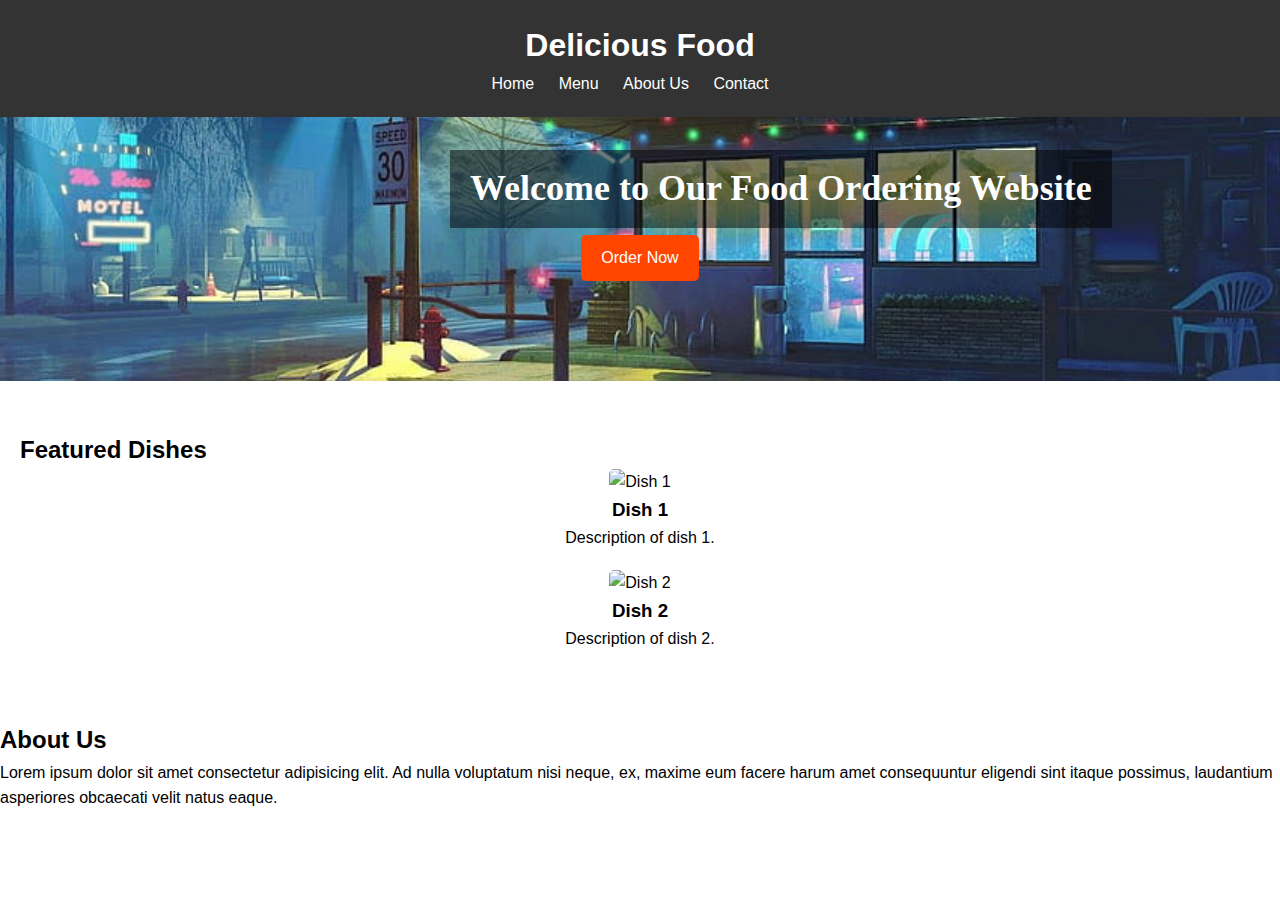
==== home.html @ 15059b1d "front page" ====
<!DOCTYPE html>
<html lang="en">
  <head>
    <meta charset="UTF-8" />
    <meta name="viewport" content="width=device-width, initial-scale=1.0" />
    <title>Food Ordering Website</title>
    <link rel="stylesheet" href="home.css" />
  </head>
  <body>
    <div class="empty-space" id="top"></div>

    <header1>
      <h1>Delicious Food</h1>
      <nav>
        <ul>
          <li><a href="#top">Home</a></li>
          <li><a href="#">Menu</a></li>
          <li><a href="#about">About Us</a></li>
          <li><a href="#">Contact</a></li>
        </ul>
      </nav>
    </header1>
    <section class="hero">
      <div>
        <h2 class="top-left">Welcome to Our Food Ordering Website</h2>
      </div>
      <a href="#" class="btn">Order Now</a>
    </section>
    <section class="featured-dishes">
      <h2>Featured Dishes</h2>
      <div class="dish">
        <img src="dish1.jpg" alt="Dish 1" />
        <h3>Dish 1</h3>
        <p>Description of dish 1.</p>
      </div>
      <div class="dish">
        <img src="dish2.jpg" alt="Dish 2" />
        <h3>Dish 2</h3>
        <p>Description of dish 2.</p>
      </div>
    </section>
    <section id="about">
      <h2>About Us</h2>
      <p>
        Lorem ipsum dolor sit amet consectetur adipisicing elit. Ad nulla
        voluptatum nisi neque, ex, maxime eum facere harum amet consequuntur
        eligendi sint itaque possimus, laudantium asperiores obcaecati velit
        natus eaque.
      </p>
    </section>
  </body>
</html>
---- home.css ----
/* Reset CSS */
* {
  margin: 0;
  padding: 0;
  box-sizing: border-box;
}

/* Basic Styles */
body {
  font-family: Arial, sans-serif;
  line-height: 1.6;
  padding-bottom: 100px;
  padding-top: 0px;
}

header h1 {
  margin-bottom: 10px;
}

nav ul {
  list-style-type: none;
}

nav ul li {
  display: inline;
  margin-right: 20px;
}

nav ul li a {
  color: #fff;
  text-decoration: none;
}

.hero {
  background: url("hehe1.jpg") center/cover no-repeat;
  color: #fff;
  text-align: center;
  padding: 100px 20px;
}

.hero h2 {
  font-size: 36px;
  margin-bottom: 20px;
}

.btn {
  display: inline-block;
  background: #ff4500;
  color: #fff;
  padding: 10px 20px;
  margin-top: 20px;
  text-decoration: none;
  border-radius: 5px;
  transition: background 0.3s ease;
}

.btn:hover {
  background: #ff6347;
}

.featured-dishes {
  padding: 50px 20px;
}

.dish {
  text-align: center;
  margin-bottom: 20px;
}

.dish img {
  width: 100%;
  max-width: 300px;
  border-radius: 5px;
}

.container1 {
  position: relative;
  width: 300%;
  max-width: 1430px;
}

.top-left {
  position: absolute;
  font-family: ROBOTO;
  top: 150px;
  left: 450px;
  color: white;
  font-size: 24px;
  text-align: center;
  background-color: rgba(0, 0, 0, 0.5);
  padding: 10px 20px;
}
.top-right {
  position: absolute;
  font-family: ROBOTO;
  top: 200px;
  right: 450px;
  color: white;
  font-size: 24px;
  text-align: center;
  background-color: rgba(0, 0, 0, 0.5);
  padding: 10px 20px;
}
header {
  background: #333;
  color: #fff;
  padding: 20px;
  text-align: center;
}

header1 {
  background: #333;
  color: #fff;
  text-align: center;
  padding: 20px;
  position: fixed;
  top: 0;
  width: 100%;
  z-index: 9999;
}

main {
  margin-top: 060px;
}

html {
  scroll-behavior: smooth;
}

#topNav {
  position: fixed;
  top: 0;
  left: 0;
  width: 100%;
  transition: transform 0.3s ease;
  z-index: 9999;
}

.hide-nav {
  transform: translateY(-100%);
}
.empty-space {
  height: 115px;
  width: 100%;
  display: block;
}
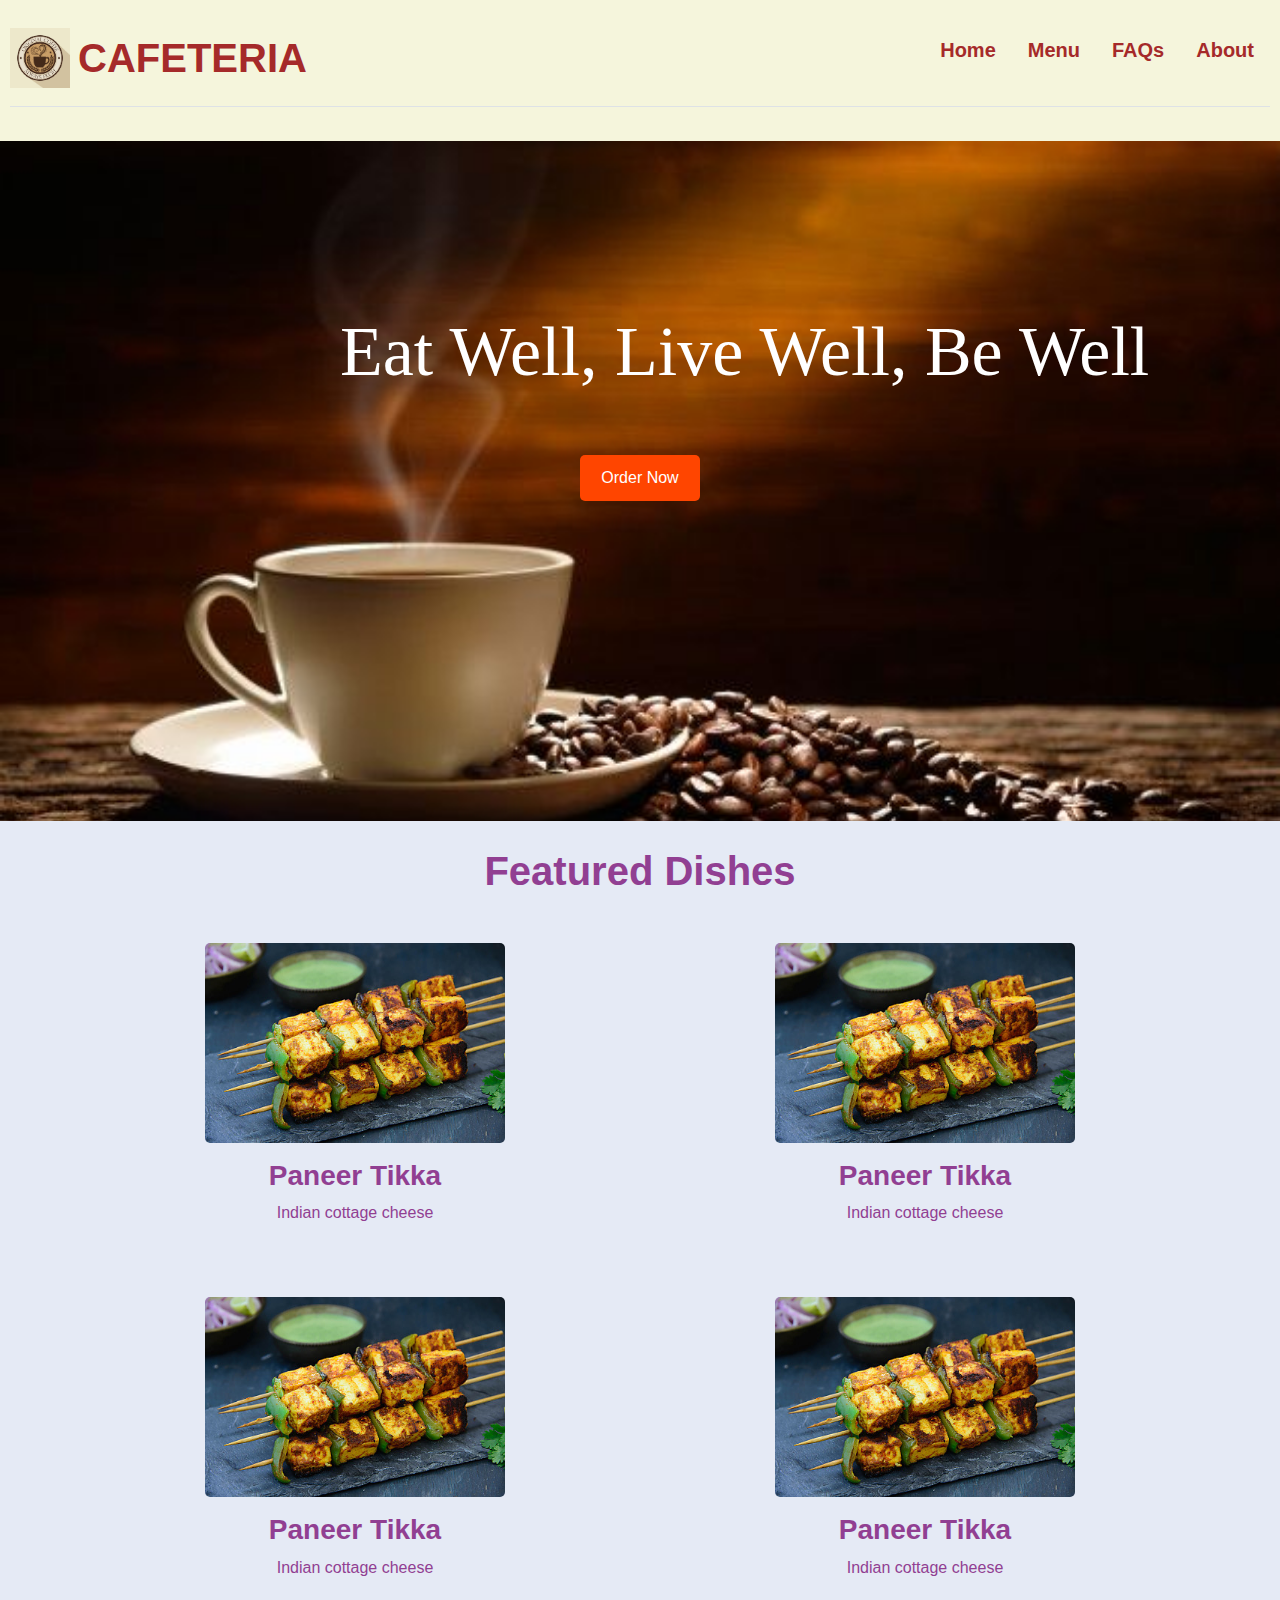
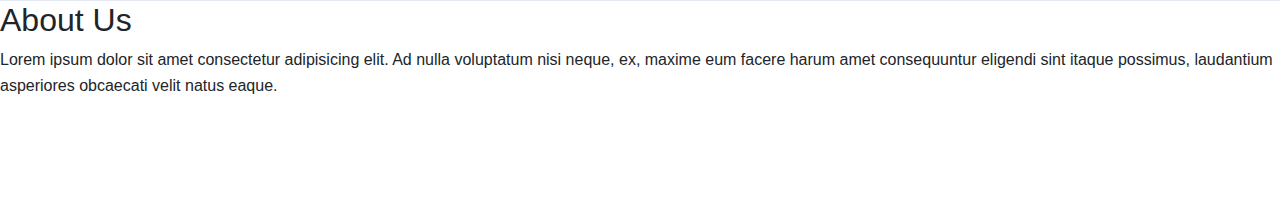
==== commit c53763f8: "changes" ====
--- a/home.html
+++ b/home.html
@@ -1,44 +1,110 @@
 <!DOCTYPE html>
 <html lang="en">
-  <head>
-    <meta charset="UTF-8" />
-    <meta name="viewport" content="width=device-width, initial-scale=1.0" />
-    <title>Food Ordering Website</title>
-    <link rel="stylesheet" href="home.css" />
-  </head>
-  <body>
-    <div class="empty-space" id="top"></div>
 
-    <header1>
-      <h1>Delicious Food</h1>
-      <nav>
-        <ul>
-          <li><a href="#top">Home</a></li>
-          <li><a href="#">Menu</a></li>
-          <li><a href="#about">About Us</a></li>
-          <li><a href="#">Contact</a></li>
-        </ul>
-      </nav>
-    </header1>
+<head>
+  <meta charset="UTF-8" />
+  <meta name="viewport" content="width=device-width, initial-scale=1.0" />
+  <title>Food Ordering Website</title>
+  <link href="https://cdn.jsdelivr.net/npm/bootstrap@5.3.3/dist/css/bootstrap.min.css" rel="stylesheet"
+    integrity="sha384-QWTKZyjpPEjISv5WaRU9OFeRpok6YctnYmDr5pNlyT2bRjXh0JMhjY6hW+ALEwIH" crossorigin="anonymous">
+  <link rel="stylesheet" href="home.css" />
+</head>
+
+<body>
+  <section class="empty-space"></section>
+  <div id="top">
+
+    <div>
+      <header1>
+        <div>
+          <header class="d-flex flex-wrap justify-content-center py-3 mb-4 border-bottom">
+            <a href="/" class="d-flex align-items-center mb-3 mb-md-0 me-md-auto text-decoration-none">
+              <img src="54438.jpg" alt="Bootstrap" width="60" height="60" class="me-2">
+              <b><span class="fs-1 nav-link">CAFETERIA</span></b>
+            </a>
+
+
+            <ul class="nav nav-pills" style="font-size: 20px">
+              <b>
+                <li class="nav-item"><a href="#top" class="nav-link " aria-current="page">Home</a></li>
+              </b>
+              <b>
+                <li class="nav-item"><a href="#" class="nav-link">Menu</a></li>
+              </b>
+              <b>
+                <li class="nav-item"><a href="#" class="nav-link">FAQs</a></li>
+              </b>
+              <b>
+                <li class="nav-item"><a href="#about" class="nav-link">About</a></li>
+              </b>
+            </ul>
+          </header>
+        </div>
+      </header1>
+    </div>
+
     <section class="hero">
+
       <div>
-        <h2 class="top-left">Welcome to Our Food Ordering Website</h2>
+        <h2 class="top-left" style="color: rgb(255, 255, 255); font-size: 70px;text-align: center">Eat Well, Live Well,
+          Be Well</h2>
       </div>
-      <a href="#" class="btn">Order Now</a>
+      <center>
+        <a href="#" class="btn">Order Now</a>
     </section>
-    <section class="featured-dishes">
-      <h2>Featured Dishes</h2>
-      <div class="dish">
-        <img src="dish1.jpg" alt="Dish 1" />
-        <h3>Dish 1</h3>
-        <p>Description of dish 1.</p>
+    </section>
+
+
+    <section class="featured-dishes body2">
+      <center>
+        <br>
+        <h1 class="mb-5"><b>Featured Dishes</b></h1>
+      </center>
+      <div class="container">
+        <div class="row">
+          <div class="col-6 ">
+            <div class="dish">
+              <img src="dish1.jpeg" alt="Dish 1" />
+              <h3 class="mt-3"><b>Paneer Tikka</b></h3>
+              <p>Indian cottage cheese</p>
+            </div>
+          </div>
+          <div class="col-6">
+            <div class="dish">
+              <img src="dish1.jpeg" alt="Dish 1" />
+              <h3 class="mt-3"><b>Paneer Tikka</b></h3>
+              <p>Indian cottage cheese</p>
+            </div>
+
+          </div>
+        </div>
       </div>
-      <div class="dish">
-        <img src="dish2.jpg" alt="Dish 2" />
-        <h3>Dish 2</h3>
-        <p>Description of dish 2.</p>
+
+      <br>
+      <br>
+
+      <div class="container ">
+        <div class="row ">
+          <div class="col-6 ">
+            <div class="dish">
+              <img src="dish1.jpeg" alt="Dish 1" />
+              <h3 class="mt-3"><b>Paneer Tikka</b></h3>
+              <p>Indian cottage cheese</p>
+            </div>
+          </div>
+          <div class="col-6">
+            <div class="dish">
+              <img src="dish1.jpeg" alt="Dish 1" />
+              <h3 class="mt-3"><b>Paneer Tikka</b></h3>
+              <p>Indian cottage cheese</p>
+            </div>
+
+          </div>
+        </div>
       </div>
     </section>
+
+
     <section id="about">
       <h2>About Us</h2>
       <p>
@@ -48,5 +114,6 @@
         natus eaque.
       </p>
     </section>
-  </body>
-</html>
+</body>
+
+</html>--- a/home.css
+++ b/home.css
@@ -32,10 +32,13 @@
 }
 
 .hero {
-  background: url("hehe1.jpg") center/cover no-repeat;
-  color: #fff;
-  text-align: center;
-  padding: 100px 20px;
+background: url("abc.jpeg") no-repeat;
+background-size: cover;
+background-position: right;
+color: #fff;
+text-align: center;
+padding: 320px 20px;
+
 }
 
 .hero h2 {
@@ -82,12 +85,8 @@
 .top-left {
   position: absolute;
   font-family: ROBOTO;
-  top: 150px;
-  left: 450px;
-  color: white;
-  font-size: 24px;
-  text-align: center;
-  background-color: rgba(0, 0, 0, 0.5);
+  top: 300px;
+  left: 320px;
   padding: 10px 20px;
 }
 .top-right {
@@ -101,18 +100,10 @@
   background-color: rgba(0, 0, 0, 0.5);
   padding: 10px 20px;
 }
-header {
-  background: #333;
-  color: #fff;
-  padding: 20px;
-  text-align: center;
-}
 
 header1 {
-  background: #333;
-  color: #fff;
-  text-align: center;
-  padding: 20px;
+  background:beige;
+  padding: 10px;
   position: fixed;
   top: 0;
   width: 100%;
@@ -139,8 +130,28 @@
 .hide-nav {
   transform: translateY(-100%);
 }
+
 .empty-space {
   height: 115px;
   width: 100%;
   display: block;
 }
+
+
+.nav-link {
+  color: brown; 
+}
+
+.nav-link.active {
+  color: brown; 
+}
+
+.body2 {
+  background-color:#e5eaf5; /* Dark background color */
+  color:#913f92; /* Text color */
+  font-family: Arial, sans-serif;
+  margin: 0;
+  padding: 0;
+}
+
+
